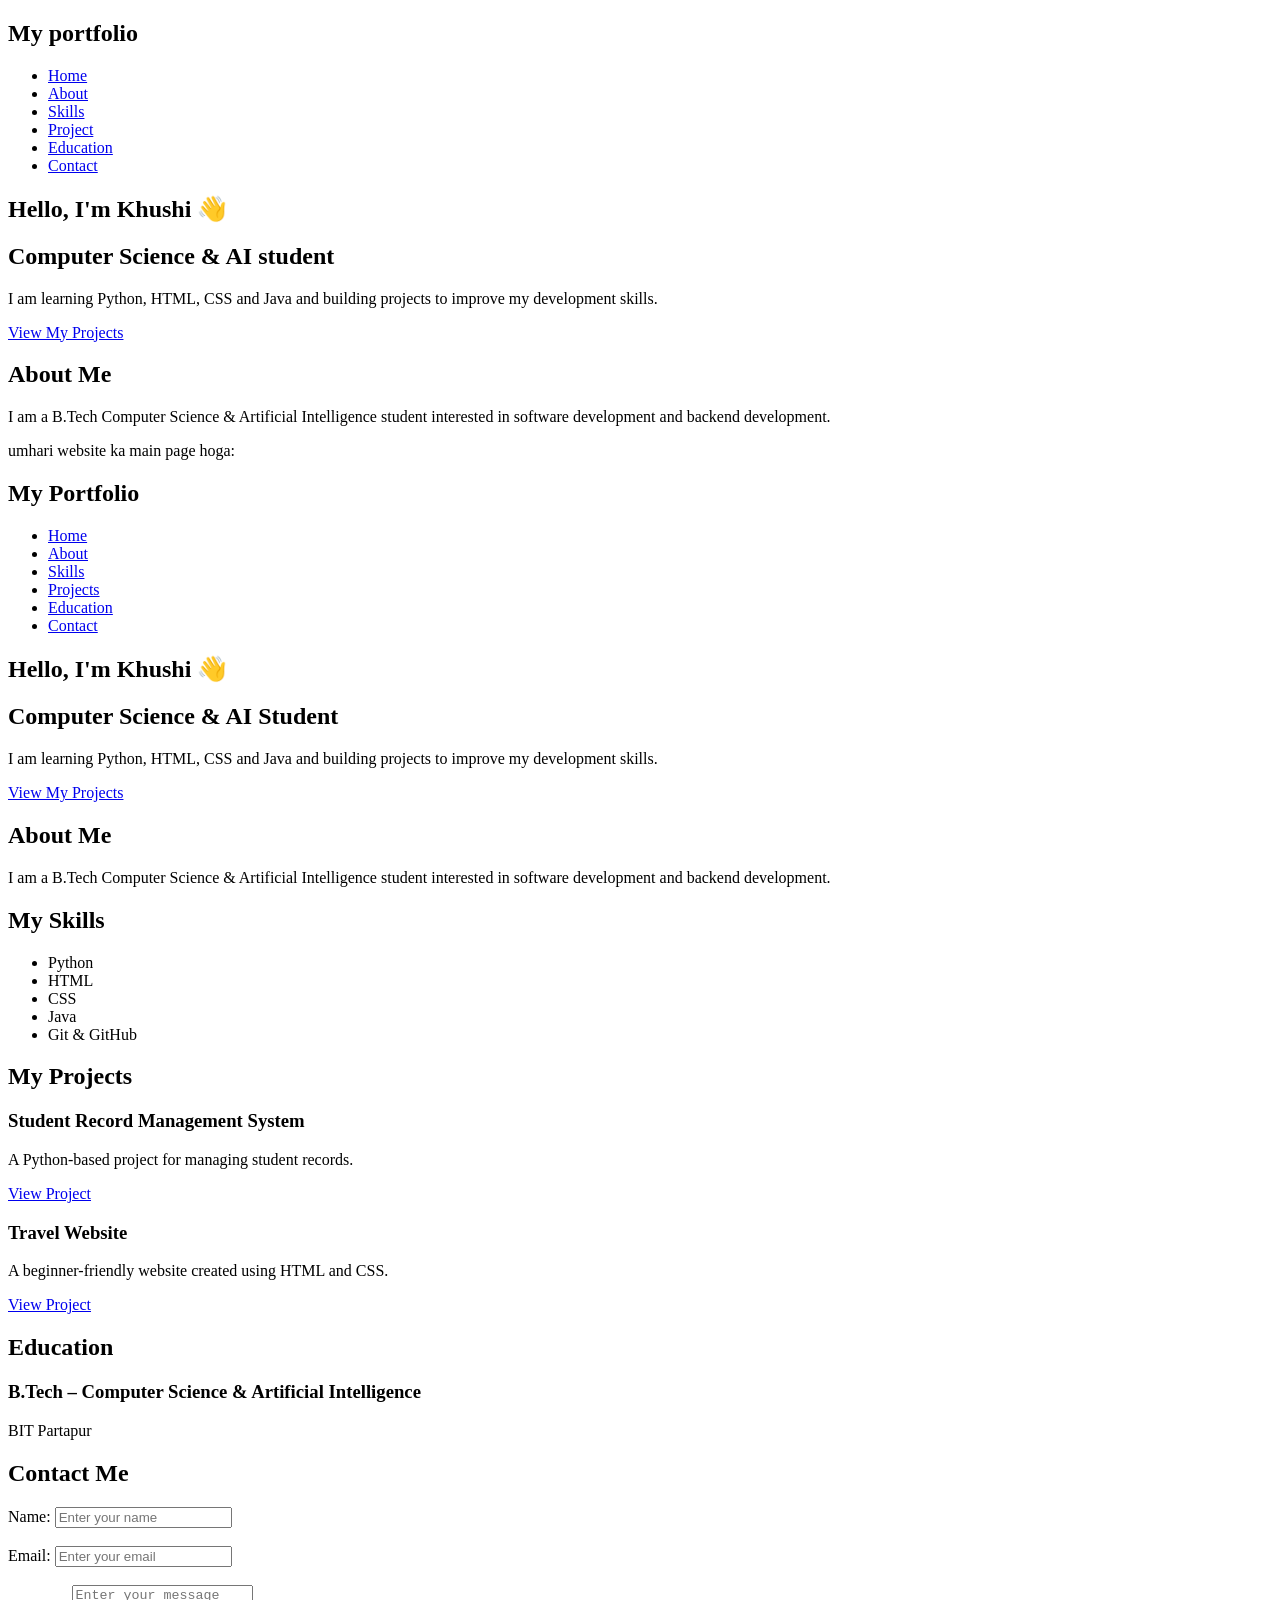
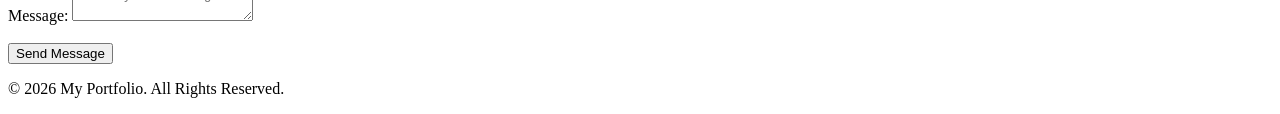
==== my portfolio/index.html @ a555c9e7 "My portfolio" ====
<!DOCTYPE html>
<html lang="en">
<head>
    <meta charset="UTF-8">
    <meta name="viewport" content="width=device-width, initial-scale=1.0">
    <title>My portfolio</title>
    <link rel="stylesheet" href="style.css">
</head>
<body>

    <!----Navigation---->
    <nav>
        <h2>My portfolio</h2>

        <ul>
            <li><a href="#home">Home</a></li>
            <li><a href="#about">About</a></li>
            <li><a href="#skills">Skills</a></li>
            <li><a href="#project">Project</a></li>
            <li><a href="#education">Education</a></li>
            <li><a href="#contact">Contact</a></li>
        </ul>
    </nav>
</body>
</html>

<!----Home---->
<section id = "home">
    <h1>Hello, I'm Khushi 👋</h1>

    <h2>Computer Science & AI student</h2>

      <p>
            I am learning Python, HTML, CSS and Java
            and building projects to improve my development skills.
        </p>
       <a href="#projects">View My Projects</a>

</section>

<!-----About----->
<section id="about">

        <h2>About Me</h2>

        <p>
            I am a B.Tech Computer Science & Artificial Intelligence
            student interested in software development and backend development.
        </p>

    </section>

    umhari website ka main page hoga:

<!DOCTYPE html>
<html lang="en">
<head>
    <meta charset="UTF-8">
    <meta name="viewport" content="width=device-width, initial-scale=1.0">

    <title>My Portfolio</title>

    <link rel="stylesheet" href="css/style.css">
</head>

<body>

    <!-- Navigation -->
    <nav>
        <h2>My Portfolio</h2>

        <ul>
            <li><a href="#home">Home</a></li>
            <li><a href="#about">About</a></li>
            <li><a href="#skills">Skills</a></li>
            <li><a href="#projects">Projects</a></li>
            <li><a href="#education">Education</a></li>
            <li><a href="#contact">Contact</a></li>
        </ul>
    </nav>


    <!-- Home -->
    <section id="home">

        <h1>Hello, I'm Khushi 👋</h1>

        <h2>Computer Science & AI Student</h2>

        <p>
            I am learning Python, HTML, CSS and Java
            and building projects to improve my development skills.
        </p>

        <a href="#projects">View My Projects</a>

    </section>


    <!-- About -->
    <section id="about">

        <h2>About Me</h2>

        <p>
            I am a B.Tech Computer Science & Artificial Intelligence
            student interested in software development and backend development.
        </p>

    </section>


    <!-- Skills -->
    <section id="skills">

        <h2>My Skills</h2>

        <ul>
            <li>Python</li>
            <li>HTML</li>
            <li>CSS</li>
            <li>Java</li>
            <li>Git & GitHub</li>
        </ul>

    </section>


    <!-- Projects -->
    <section id="projects">

        <h2>My Projects</h2>

        <div>
            <h3>Student Record Management System</h3>

            <p>
                A Python-based project for managing student records.
            </p>

            <a href="#">View Project</a>
        </div>


        <div>
            <h3>Travel Website</h3>

            <p>
                A beginner-friendly website created using HTML and CSS.
            </p>

            <a href="#">View Project</a>
        </div>

    </section>


    <!-- Education -->
    <section id="education">

        <h2>Education</h2>

        <h3>B.Tech – Computer Science & Artificial Intelligence</h3>

        <p>
            BIT Partapur
        </p>

    </section>


    <!-- Contact -->
    <section id="contact">

        <h2>Contact Me</h2>

        <form>

            <label>Name:</label>
            <input type="text" placeholder="Enter your name">

            <br><br>

            <label>Email:</label>
            <input type="email" placeholder="Enter your email">

            <br><br>

            <label>Message:</label>
            <textarea placeholder="Enter your message"></textarea>

            <br><br>

            <button type="submit">Send Message</button>

        </form>

    </section>


    <!-- Footer -->
    <footer>

        <p>© 2026 My Portfolio. All Rights Reserved.</p>

    </footer>

</body>
</html>
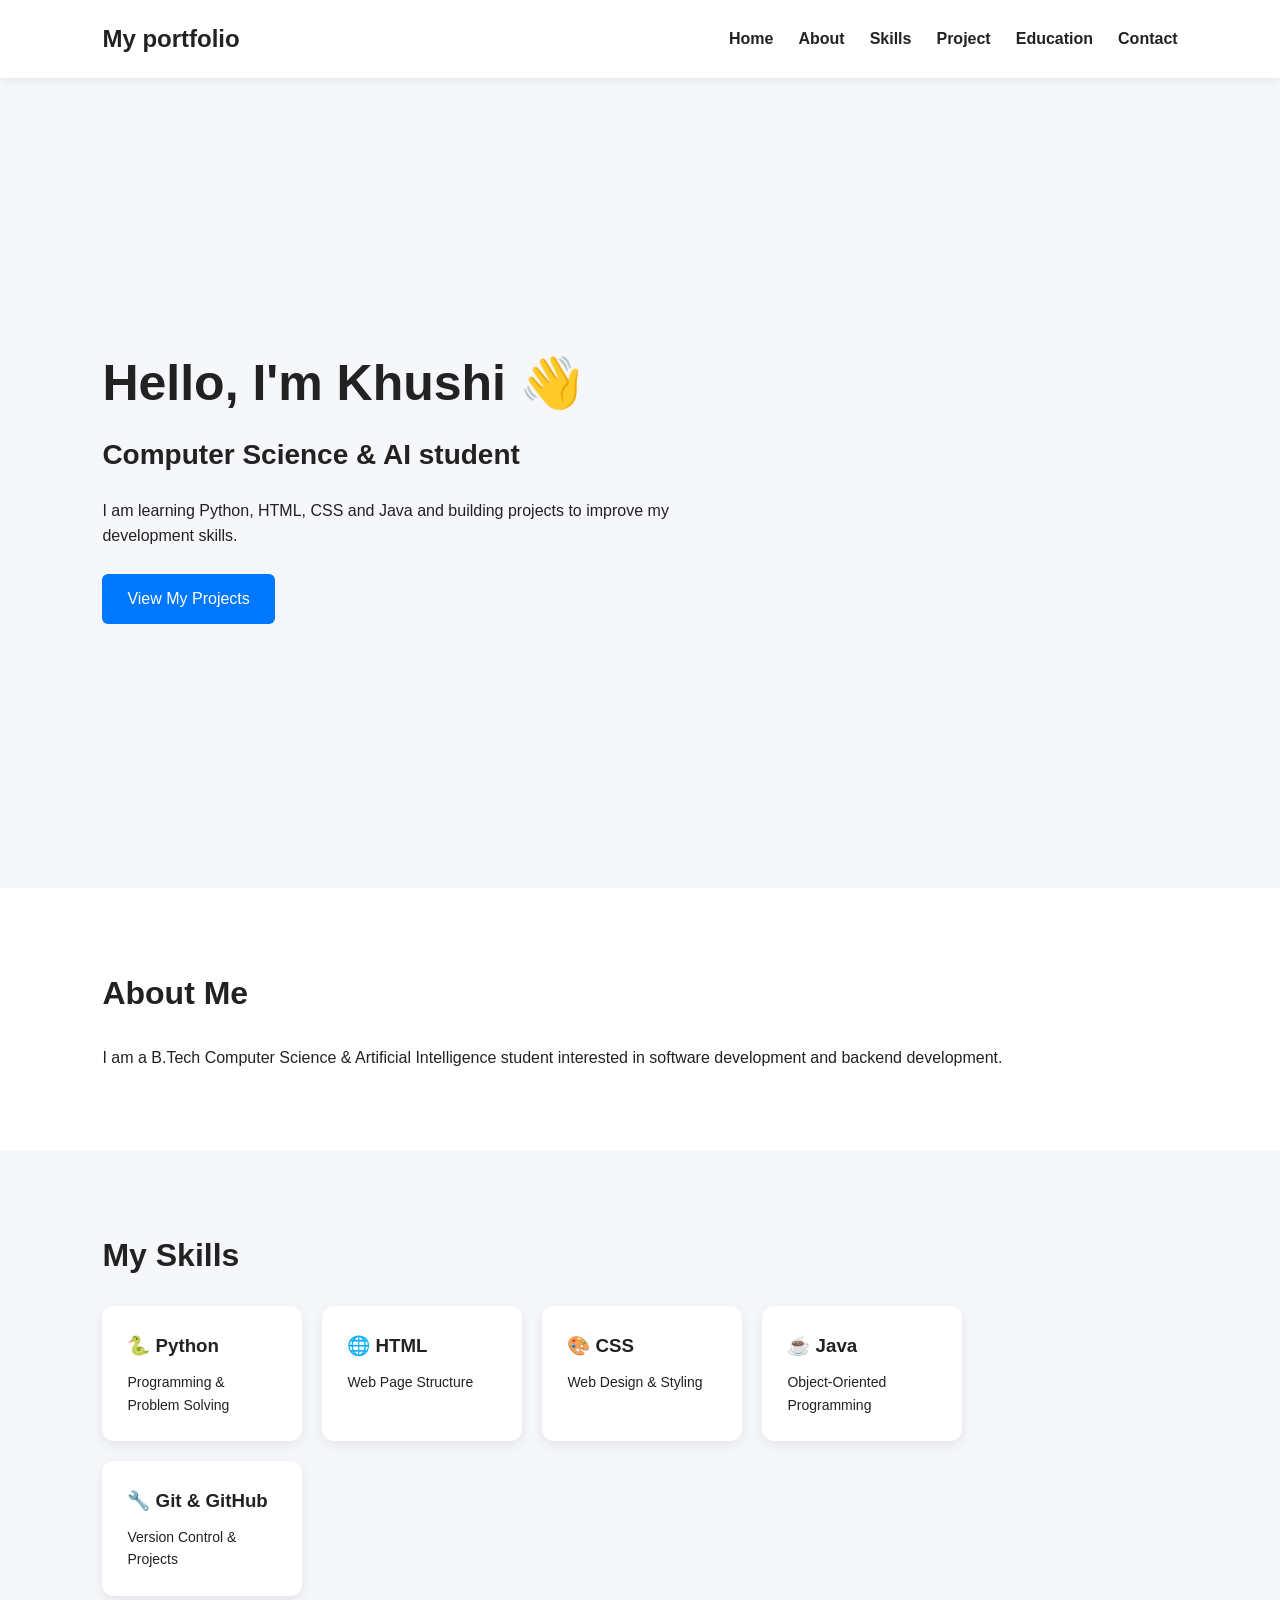
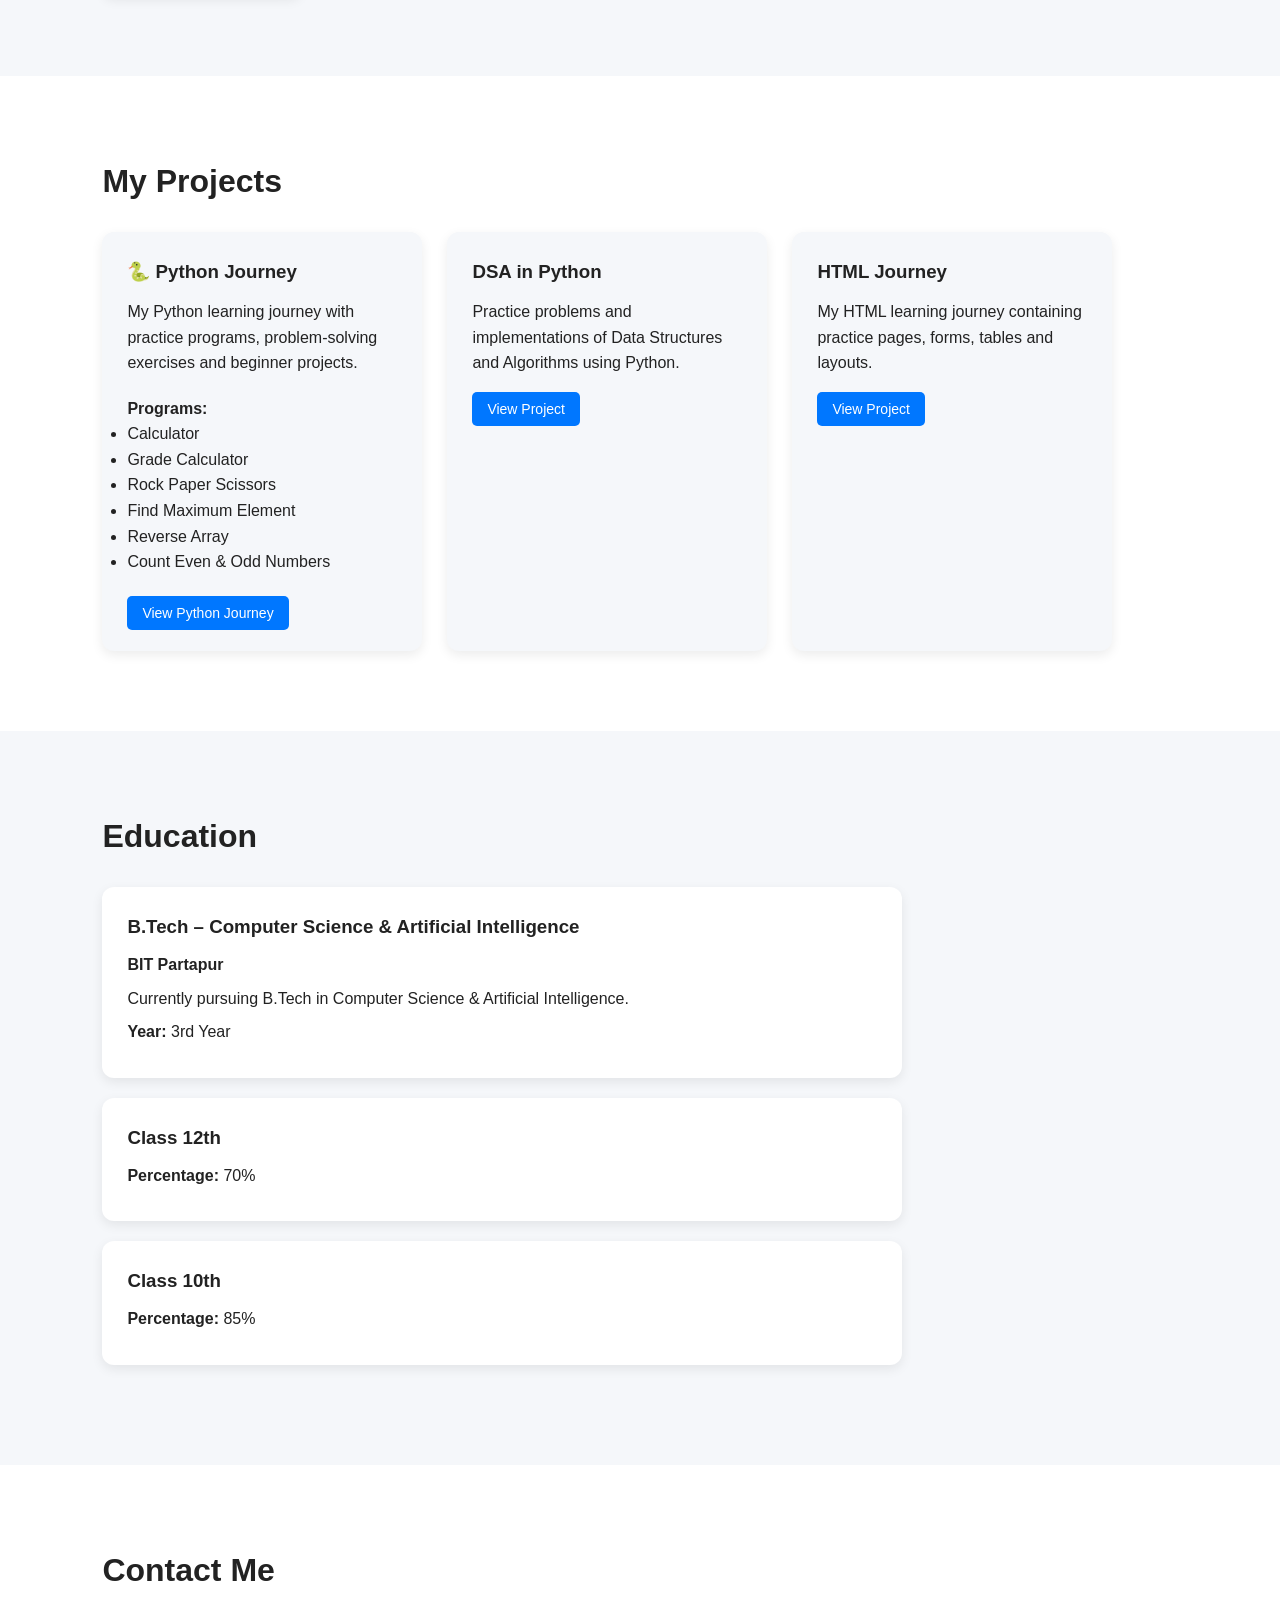
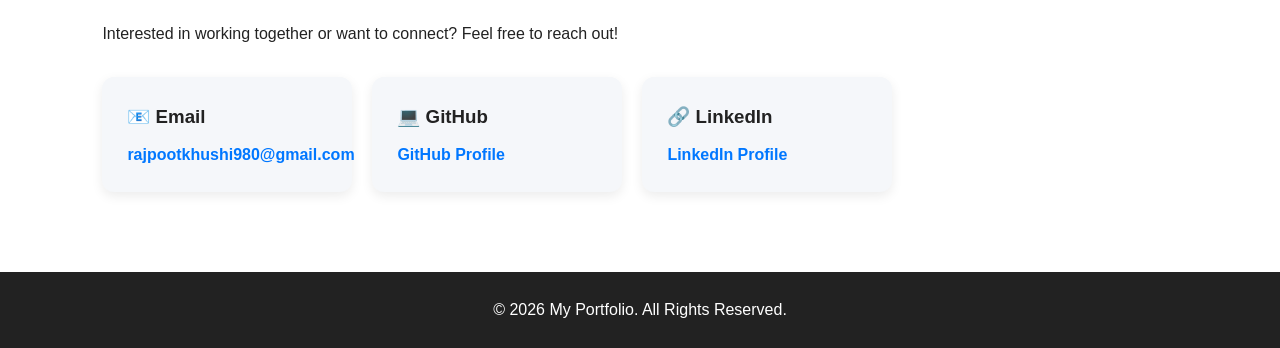
==== commit 9e6ed995: "My portfolio" ====
--- a/my portfolio/index.html
+++ b/my portfolio/index.html
@@ -50,153 +50,243 @@
 
     </section>
 
-    umhari website ka main page hoga:
-
-<!DOCTYPE html>
-<html lang="en">
-<head>
-    <meta charset="UTF-8">
-    <meta name="viewport" content="width=device-width, initial-scale=1.0">
-
-    <title>My Portfolio</title>
-
-    <link rel="stylesheet" href="css/style.css">
-</head>
-
-<body>
-
-    <!-- Navigation -->
-    <nav>
-        <h2>My Portfolio</h2>
-
-        <ul>
-            <li><a href="#home">Home</a></li>
-            <li><a href="#about">About</a></li>
-            <li><a href="#skills">Skills</a></li>
-            <li><a href="#projects">Projects</a></li>
-            <li><a href="#education">Education</a></li>
-            <li><a href="#contact">Contact</a></li>
-        </ul>
-    </nav>
-
-
-    <!-- Home -->
-    <section id="home">
-
-        <h1>Hello, I'm Khushi 👋</h1>
-
-        <h2>Computer Science & AI Student</h2>
-
-        <p>
-            I am learning Python, HTML, CSS and Java
-            and building projects to improve my development skills.
-        </p>
-
-        <a href="#projects">View My Projects</a>
-
-    </section>
-
-
-    <!-- About -->
-    <section id="about">
-
-        <h2>About Me</h2>
-
-        <p>
-            I am a B.Tech Computer Science & Artificial Intelligence
-            student interested in software development and backend development.
-        </p>
-
-    </section>
-
-
-    <!-- Skills -->
-    <section id="skills">
-
-        <h2>My Skills</h2>
-
-        <ul>
-            <li>Python</li>
-            <li>HTML</li>
-            <li>CSS</li>
-            <li>Java</li>
-            <li>Git & GitHub</li>
-        </ul>
-
-    </section>
-
-
-    <!-- Projects -->
-    <section id="projects">
-
-        <h2>My Projects</h2>
-
-        <div>
-            <h3>Student Record Management System</h3>
+    <!-- Skills Section -->
+
+<section id="skills">
+
+    <h2>My Skills</h2>
+
+    <div class="skills-container">
+
+        <div class="skill-card">
+            <h3>🐍 Python</h3>
+            <p>Programming & Problem Solving</p>
+        </div>
+
+        <div class="skill-card">
+            <h3>🌐 HTML</h3>
+            <p>Web Page Structure</p>
+        </div>
+
+        <div class="skill-card">
+            <h3>🎨 CSS</h3>
+            <p>Web Design & Styling</p>
+        </div>
+
+        <div class="skill-card">
+            <h3>☕ Java</h3>
+            <p>Object-Oriented Programming</p>
+        </div>
+
+        <div class="skill-card">
+            <h3>🔧 Git & GitHub</h3>
+            <p>Version Control & Projects</p>
+        </div>
+
+    </div>
+
+</section>
+
+<!-- Projects Section -->
+
+<section id="projects">
+
+    <h2>My Projects</h2>
+
+    <div class="projects-container">
+
+        <!-- Python Journey -->
+
+        <div class="project-card">
+
+            <h3>🐍 Python Journey</h3>
 
             <p>
-                A Python-based project for managing student records.
+                My Python learning journey with practice programs,
+                problem-solving exercises and beginner projects.
             </p>
 
-            <a href="#">View Project</a>
-        </div>
-
-
-        <div>
-            <h3>Travel Website</h3>
+            <h4>Programs:</h4>
+
+            <ul>
+                <li>Calculator</li>
+                <li>Grade Calculator</li>
+                <li>Rock Paper Scissors</li>
+                <li>Find Maximum Element</li>
+                <li>Reverse Array</li>
+                <li>Count Even & Odd Numbers</li>
+            </ul>
+
+            <br>
+
+            <a
+                href="https://github.com/Krajput2027784/My-python-journey"
+                target="_blank"
+                class="project-btn"
+            >
+                View Python Journey
+            </a>
+
+        </div>
+
+
+        <!-- Other Projects -->
+
+        <div class="project-card">
+
+            <h3>DSA in Python</h3>
 
             <p>
-                A beginner-friendly website created using HTML and CSS.
+                Practice problems and implementations of
+                Data Structures and Algorithms using Python.
             </p>
 
-            <a href="#">View Project</a>
-        </div>
-
-    </section>
-
-
-    <!-- Education -->
-    <section id="education">
-
-        <h2>Education</h2>
+            <a
+                href="https://github.com/Krajput2027784/DSA-in-python"
+                target="_blank"
+                class="project-btn"
+            >
+                View Project
+            </a>
+
+        </div>
+
+
+        <div class="project-card">
+
+            <h3>HTML Journey</h3>
+
+            <p>
+                My HTML learning journey containing
+                practice pages, forms, tables and layouts.
+            </p>
+
+            <a
+                href="https://github.com/Krajput2027784/html-journey"
+                target="_blank"
+                class="project-btn"
+            >
+                View Project
+            </a>
+
+        </div>
+
+    </div>
+
+</section>
+
+    
+    <!-- Education Section -->
+
+<section id="education">
+
+    <h2>Education</h2>
+
+    <div class="education-card">
 
         <h3>B.Tech – Computer Science & Artificial Intelligence</h3>
 
-        <p>
+        <p class="college">
             BIT Partapur
         </p>
 
-    </section>
-
-
-    <!-- Contact -->
-    <section id="contact">
-
-        <h2>Contact Me</h2>
-
-        <form>
-
-            <label>Name:</label>
-            <input type="text" placeholder="Enter your name">
-
-            <br><br>
-
-            <label>Email:</label>
-            <input type="email" placeholder="Enter your email">
-
-            <br><br>
-
-            <label>Message:</label>
-            <textarea placeholder="Enter your message"></textarea>
-
-            <br><br>
-
-            <button type="submit">Send Message</button>
-
-        </form>
-
-    </section>
-
+        <p>
+            Currently pursuing B.Tech in Computer Science
+            & Artificial Intelligence.
+        </p>
+
+        <p>
+            <strong>Year:</strong> 3rd Year
+        </p>
+
+    </div>
+
+
+    <div class="education-card">
+
+        <h3>Class 12th</h3>
+
+        <p>
+            <strong>Percentage:</strong> 70%
+        </p>
+
+    </div>
+
+
+    <div class="education-card">
+
+        <h3>Class 10th</h3>
+
+        <p>
+            <strong>Percentage:</strong> 85%
+        </p>
+
+    </div>
+
+</section>
+
+    
+    <!-- Contact Section -->
+
+<section id="contact">
+
+    <h2>Contact Me</h2>
+
+    <p>
+        Interested in working together or want to connect?
+        Feel free to reach out!
+    </p>
+
+
+    <div class="contact-container">
+
+        <!-- Email -->
+
+        <div class="contact-card">
+
+            <h3>📧 Email</h3>
+
+            <a href="mailto:rajpootkhushi980@gmail.com">
+                rajpootkhushi980@gmail.com
+            </a>
+
+        </div>
+
+
+        <!-- GitHub -->
+
+        <div class="contact-card">
+
+            <h3>💻 GitHub</h3>
+
+            <a
+                href="https://github.com/Krajput2027784"
+                target="_blank"
+            >
+                GitHub Profile
+            </a>
+
+        </div>
+
+
+        <!-- LinkedIn -->
+
+        <div class="contact-card">
+
+            <h3>🔗 LinkedIn</h3>
+
+            <a
+                href="https://www.linkedin.com/in/%20khushi-rajput-cse"
+                target="_blank"
+            >
+                LinkedIn Profile
+            </a>
+
+        </div>
+
+    </div>
+
+</section>
 
     <!-- Footer -->
     <footer>
--- a/my portfolio/style.css
+++ b/my portfolio/style.css
@@ -0,0 +1,339 @@
+/* ===== General ===== */
+
+* {
+    margin: 0;
+    padding: 0;
+    box-sizing: border-box;
+}
+
+html {
+    scroll-behavior: smooth;
+}
+
+body {
+    font-family: Arial, sans-serif;
+    line-height: 1.6;
+    background-color: #f5f7fa;
+    color: #222;
+}
+
+
+/* ===== Navigation ===== */
+
+nav {
+    display: flex;
+    justify-content: space-between;
+    align-items: center;
+
+    padding: 20px 8%;
+
+    background-color: #ffffff;
+
+    position: sticky;
+    top: 0;
+
+    box-shadow: 0 2px 10px rgba(0, 0, 0, 0.08);
+}
+
+nav h2 {
+    font-size: 24px;
+}
+
+nav ul {
+    display: flex;
+    list-style: none;
+    gap: 25px;
+}
+
+nav a {
+    text-decoration: none;
+    color: #222;
+    font-weight: bold;
+}
+
+nav a:hover {
+    color: #0077ff;
+}
+
+
+/* ===== Sections ===== */
+
+section {
+    padding: 80px 8%;
+}
+
+
+/* ===== Home ===== */
+
+#home {
+    min-height: 90vh;
+
+    display: flex;
+    flex-direction: column;
+    justify-content: center;
+    align-items: flex-start;
+}
+
+#home h1 {
+    font-size: 50px;
+    margin-bottom: 10px;
+}
+
+#home h2 {
+    font-size: 28px;
+    margin-bottom: 20px;
+}
+
+#home p {
+    max-width: 600px;
+    margin-bottom: 25px;
+}
+
+#home a {
+    text-decoration: none;
+    background-color: #0077ff;
+    color: white;
+
+    padding: 12px 25px;
+    border-radius: 6px;
+}
+
+#home a:hover {
+    background-color: #005fcc;
+}
+
+
+/* ===== About ===== */
+
+#about {
+    background-color: white;
+}
+
+section h2 {
+    font-size: 32px;
+    margin-bottom: 25px;
+}
+
+
+/* ===== Skills ===== */
+
+/* ===== Skills Section ===== */
+
+#skills {
+    background-color: #f5f7fa;
+}
+
+.skills-container {
+    display: flex;
+    flex-wrap: wrap;
+    gap: 20px;
+}
+
+.skill-card {
+    background-color: white;
+
+    width: 200px;
+
+    padding: 25px;
+
+    border-radius: 12px;
+
+    box-shadow: 0 4px 12px rgba(0, 0, 0, 0.08);
+
+    transition: transform 0.3s ease;
+}
+
+.skill-card h3 {
+    margin-bottom: 10px;
+}
+
+.skill-card p {
+    font-size: 14px;
+}
+
+.skill-card:hover {
+    transform: translateY(-8px);
+
+}
+/* ===== Projects Section ===== */
+
+#projects {
+    background-color: white;
+}
+
+.projects-container {
+    display: flex;
+    flex-wrap: wrap;
+    gap: 25px;
+}
+
+.project-card {
+    background-color: #f5f7fa;
+
+    width: 320px;
+
+    padding: 25px;
+
+    border-radius: 12px;
+
+    box-shadow: 0 4px 12px rgba(0, 0, 0, 0.08);
+
+    transition: transform 0.3s ease;
+}
+
+.project-card:hover {
+    transform: translateY(-8px);
+}
+
+.project-card h3 {
+    margin-bottom: 12px;
+}
+
+.project-card p {
+    margin-bottom: 20px;
+}
+
+.project-buttons {
+    display: flex;
+    gap: 10px;
+}
+
+.project-btn,
+.github-btn {
+    text-decoration: none;
+
+    padding: 9px 15px;
+
+    border-radius: 5px;
+
+    font-size: 14px;
+}
+
+.project-btn {
+    background-color: #0077ff;
+    color: white;
+}
+
+.github-btn {
+    border: 1px solid #0077ff;
+    color: #0077ff;
+}
+
+.github-btn:hover {
+    background-color: #0077ff;
+    color: white;
+}
+
+/* ===== Education Section ===== */
+
+#education {
+    background-color: #f5f7fa;
+}
+
+.education-card {
+    background-color: white;
+
+    max-width: 800px;
+
+    padding: 25px;
+
+    margin-bottom: 20px;
+
+    border-radius: 12px;
+
+    box-shadow: 0 4px 12px rgba(0, 0, 0, 0.08);
+}
+
+.education-card h3 {
+    margin-bottom: 10px;
+}
+
+.education-card p {
+    margin-bottom: 8px;
+}
+
+.college {
+    font-weight: bold;
+}
+
+/* ===== Contact Section ===== */
+
+#contact {
+    background-color: white;
+}
+
+.contact-container {
+    display: flex;
+    flex-wrap: wrap;
+    gap: 20px;
+
+    margin-top: 30px;
+}
+
+.contact-card {
+    background-color: #f5f7fa;
+
+    width: 250px;
+
+    padding: 25px;
+
+    border-radius: 12px;
+
+    box-shadow: 0 4px 12px rgba(0, 0, 0, 0.08);
+}
+
+.contact-card h3 {
+    margin-bottom: 10px;
+}
+
+.contact-card a {
+    color: #0077ff;
+
+    text-decoration: none;
+
+    font-weight: bold;
+}
+
+.contact-card a:hover {
+    text-decoration: underline;
+}
+
+/* ===== Footer ===== */
+
+footer {
+    text-align: center;
+
+    padding: 25px;
+
+    background-color: #222;
+
+    color: white;
+}
+
+
+/* ===== Mobile Responsive ===== */
+
+@media (max-width: 768px) {
+
+    nav {
+        flex-direction: column;
+        gap: 15px;
+    }
+
+    nav ul {
+        flex-wrap: wrap;
+        justify-content: center;
+    }
+
+    #home h1 {
+        font-size: 38px;
+    }
+
+    #home h2 {
+        font-size: 22px;
+    }
+
+    section {
+        padding: 60px 6%;
+    }
+}
